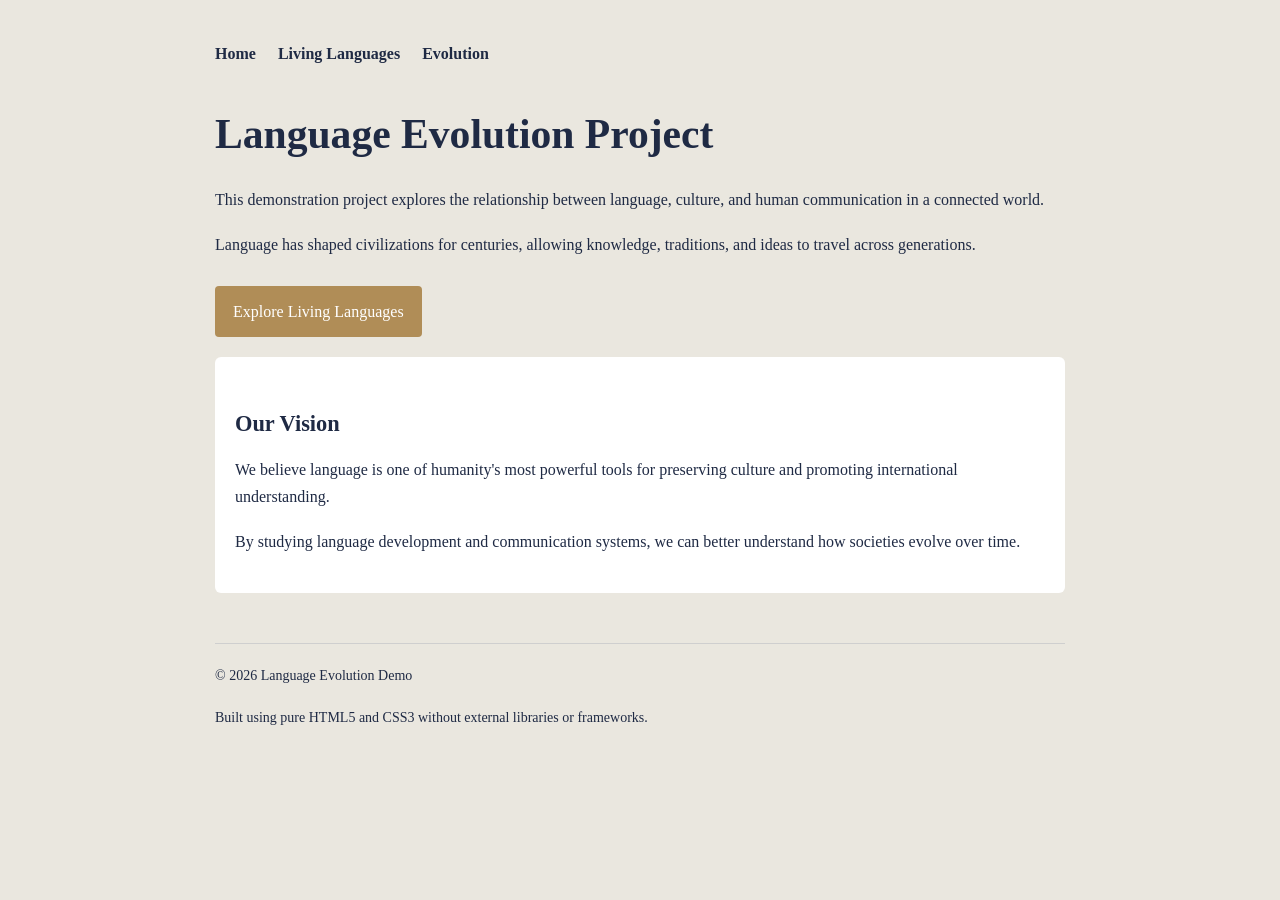
==== index.html @ 4b317f96 "Build mobile-first academic static website with HTML and CSS" ====
<!DOCTYPE html>
<html lang="en">
<head>
<meta charset="UTF-8">
<meta name="viewport" content="width=device-width, initial-scale=1.0">
<title>Language Evolution Demo</title>
<link rel="stylesheet" href="style.css">
</head>

<body>

<div class="container">

<nav>
<a href="index.html">Home</a>
<a href="livinglanguages/index.html">Living Languages</a>
<a href="evolution/index.html">Evolution</a>
</nav>

<h1>Language Evolution Project</h1>

<p>
This demonstration project explores the relationship between language, culture, and human communication in a connected world.
</p>

<p>
Language has shaped civilizations for centuries, allowing knowledge, traditions, and ideas to travel across generations.
</p>

<a class="btn" href="livinglanguages/index.html">
Explore Living Languages
</a>

<div class="card">

<h2>Our Vision</h2>

<p>
We believe language is one of humanity's most powerful tools for preserving culture and promoting international understanding.
</p>

<p>
By studying language development and communication systems, we can better understand how societies evolve over time.
</p>

</div>

<footer>

<p>© 2026 Language Evolution Demo</p>

<p>
Built using pure HTML5 and CSS3 without external libraries or frameworks.
</p>

</footer>

</div>

</body>
</html>
---- style.css ----
/* Reset */

*{
    margin:0;
    padding:0;
    box-sizing:border-box;
}

/* Mobile First */

body{
    font-family: Georgia, "Times New Roman", serif;
    background:#EAE7DF;
    color:#1F2A44;
    line-height:1.7;
    padding:16px;
}

/* Layout */

.container{
    max-width:850px;
    margin:0 auto;
}

/* Navigation */

nav{
    margin-bottom:32px;
}

nav a{
    text-decoration:none;
    color:#1F2A44;
    margin-right:18px;
    font-weight:bold;
}

nav a:hover{
    text-decoration:underline;
}

/* Typography */

h1{
    margin-bottom:16px;
    font-size:2rem;
}

h2{
    margin-top:28px;
    margin-bottom:12px;
    font-size:1.4rem;
}

p{
    margin-bottom:18px;
}

/* Button */

.btn{
    display:inline-block;
    margin-top:10px;
    padding:12px 18px;
    background:#B08D57;
    color:white;
    text-decoration:none;
    border-radius:4px;
}

.btn:hover{
    opacity:0.9;
}

/* Card */

.card{
    background:white;
    padding:20px;
    margin-top:20px;
    border-radius:6px;
}

/* Footer */

footer{
    margin-top:50px;
    border-top:1px solid #cfcfcf;
    padding-top:20px;
    font-size:14px;
}

/* Tablet */

@media (min-width:768px){

    body{
        padding:28px;
    }

    h1{
        font-size:2.6rem;
    }
}

/* Desktop */

@media (min-width:1024px){

    body{
        padding:40px;
    }
}
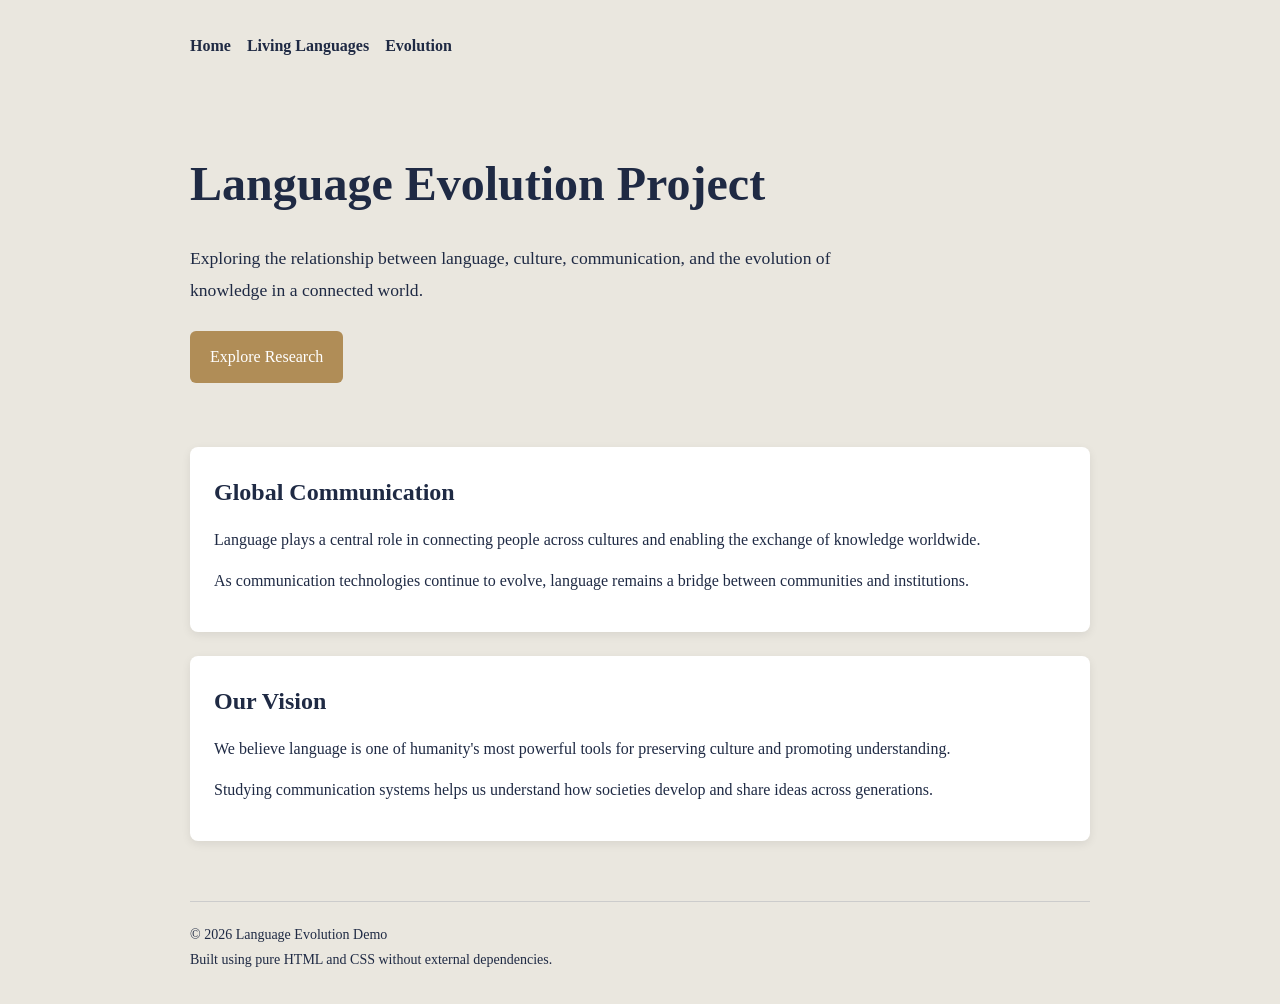
==== commit 0d54ca64: "Improve visual design and content presentation" ====
--- a/index.html
+++ b/index.html
@@ -6,7 +6,6 @@
 <title>Language Evolution Demo</title>
 <link rel="stylesheet" href="style.css">
 </head>
-
 <body>
 
 <div class="container">
@@ -17,30 +16,44 @@
 <a href="evolution/index.html">Evolution</a>
 </nav>
 
+<section class="hero">
+
 <h1>Language Evolution Project</h1>
 
 <p>
-This demonstration project explores the relationship between language, culture, and human communication in a connected world.
+Exploring the relationship between language, culture, communication, and the evolution of knowledge in a connected world.
+</p>
+
+<a class="btn" href="livinglanguages/index.html">
+Explore Research
+</a>
+
+</section>
+
+<div class="card">
+
+<h2>Global Communication</h2>
+
+<p>
+Language plays a central role in connecting people across cultures and enabling the exchange of knowledge worldwide.
 </p>
 
 <p>
-Language has shaped civilizations for centuries, allowing knowledge, traditions, and ideas to travel across generations.
+As communication technologies continue to evolve, language remains a bridge between communities and institutions.
 </p>
 
-<a class="btn" href="livinglanguages/index.html">
-Explore Living Languages
-</a>
+</div>
 
 <div class="card">
 
 <h2>Our Vision</h2>
 
 <p>
-We believe language is one of humanity's most powerful tools for preserving culture and promoting international understanding.
+We believe language is one of humanity's most powerful tools for preserving culture and promoting understanding.
 </p>
 
 <p>
-By studying language development and communication systems, we can better understand how societies evolve over time.
+Studying communication systems helps us understand how societies develop and share ideas across generations.
 </p>
 
 </div>
@@ -50,7 +63,7 @@
 <p>© 2026 Language Evolution Demo</p>
 
 <p>
-Built using pure HTML5 and CSS3 without external libraries or frameworks.
+Built using pure HTML and CSS without external dependencies.
 </p>
 
 </footer>
--- a/style.css
+++ b/style.css
@@ -1,114 +1,97 @@
-/* Reset */
-
 *{
     margin:0;
     padding:0;
     box-sizing:border-box;
 }
 
-/* Mobile First */
-
 body{
     font-family: Georgia, "Times New Roman", serif;
     background:#EAE7DF;
     color:#1F2A44;
-    line-height:1.7;
+    line-height:1.8;
     padding:16px;
 }
 
-/* Layout */
-
 .container{
-    max-width:850px;
+    max-width:900px;
     margin:0 auto;
 }
 
-/* Navigation */
-
 nav{
-    margin-bottom:32px;
+    display:flex;
+    flex-wrap:wrap;
+    gap:16px;
+    margin-bottom:40px;
 }
 
 nav a{
     text-decoration:none;
     color:#1F2A44;
-    margin-right:18px;
     font-weight:bold;
 }
 
 nav a:hover{
-    text-decoration:underline;
+    color:#B08D57;
 }
 
-/* Typography */
-
-h1{
-    margin-bottom:16px;
-    font-size:2rem;
+.hero{
+    padding:40px 0;
 }
 
-h2{
-    margin-top:28px;
-    margin-bottom:12px;
-    font-size:1.4rem;
+.hero h1{
+    font-size:2.4rem;
+    margin-bottom:16px;
 }
 
-p{
-    margin-bottom:18px;
+.hero p{
+    font-size:1.1rem;
+    max-width:700px;
+    margin-bottom:24px;
 }
-
-/* Button */
 
 .btn{
     display:inline-block;
-    margin-top:10px;
-    padding:12px 18px;
+    padding:12px 20px;
     background:#B08D57;
     color:white;
     text-decoration:none;
-    border-radius:4px;
+    border-radius:6px;
 }
 
 .btn:hover{
-    opacity:0.9;
+    opacity:.9;
 }
-
-/* Card */
 
 .card{
     background:white;
-    padding:20px;
-    margin-top:20px;
-    border-radius:6px;
+    padding:24px;
+    border-radius:8px;
+    margin-top:24px;
+    box-shadow:0 3px 10px rgba(0,0,0,.08);
 }
 
-/* Footer */
+.card h2{
+    margin-bottom:12px;
+}
+
+.card p{
+    margin-bottom:12px;
+}
 
 footer{
-    margin-top:50px;
-    border-top:1px solid #cfcfcf;
+    margin-top:60px;
+    border-top:1px solid #ccc;
     padding-top:20px;
     font-size:14px;
 }
 
-/* Tablet */
-
-@media (min-width:768px){
+@media(min-width:768px){
 
     body{
-        padding:28px;
+        padding:32px;
     }
 
-    h1{
-        font-size:2.6rem;
-    }
-}
-
-/* Desktop */
-
-@media (min-width:1024px){
-
-    body{
-        padding:40px;
+    .hero h1{
+        font-size:3rem;
     }
 }
